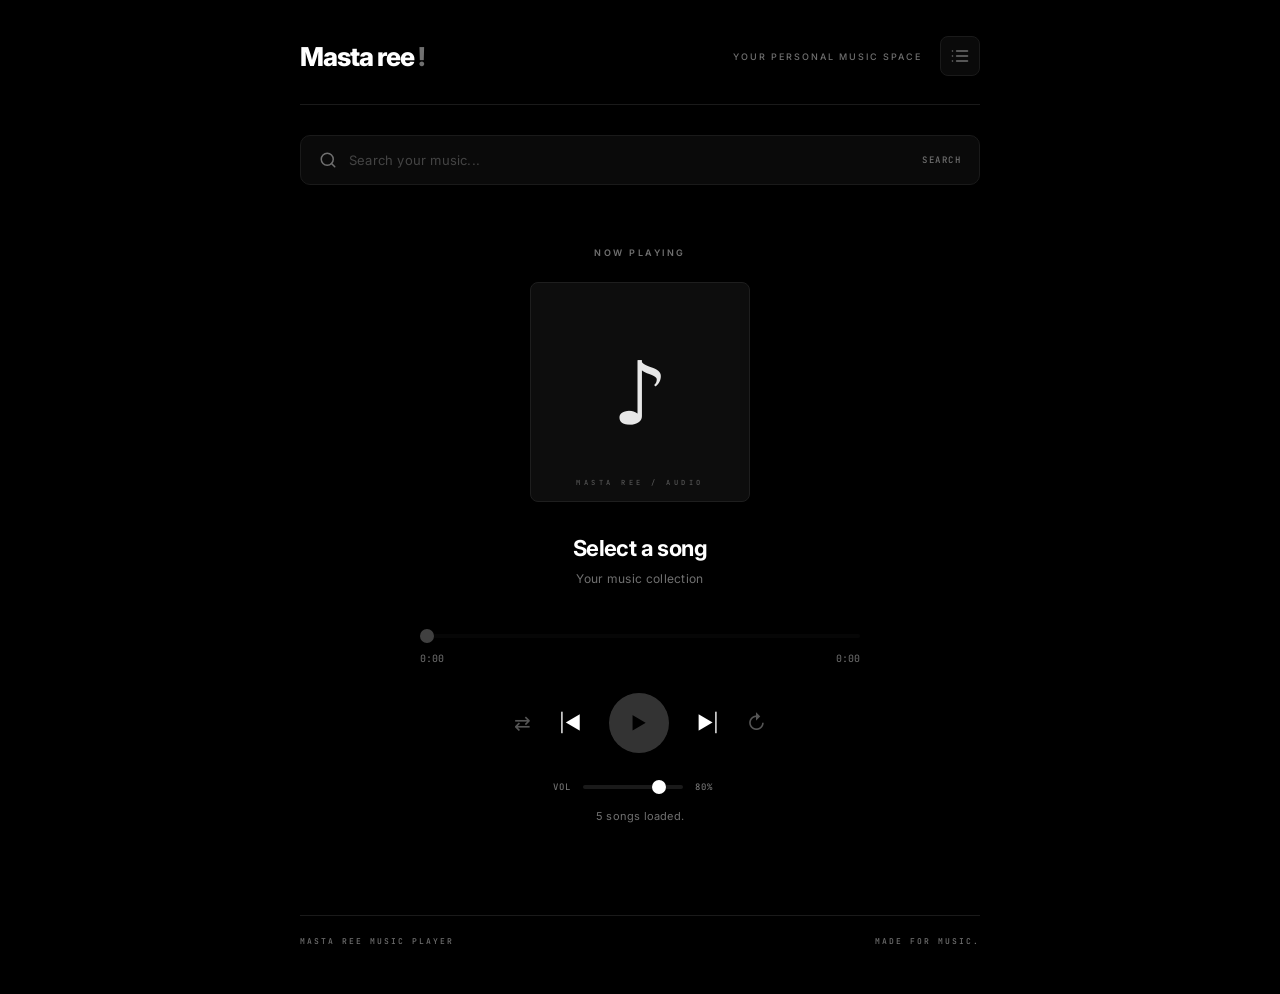
==== index.html @ 97e690a1 "Move files to repo root for Vercel deployment" ====
<!DOCTYPE html>
<html lang="en">
<head>
  <meta charset="UTF-8">
  <meta name="viewport" content="width=device-width, initial-scale=1.0">
  <meta name="theme-color" content="#000000">
  <meta name="description" content="Masta ree — your personal music player.">
  <title>Masta ree ! — Music Player</title>
  <link rel="preconnect" href="https://fonts.googleapis.com">
  <link rel="preconnect" href="https://fonts.gstatic.com" crossorigin>
  <link href="https://fonts.googleapis.com/css2?family=Inter:wght@400;500;600;700;800&family=JetBrains+Mono:wght@400;500&display=swap" rel="stylesheet">
  <link rel="stylesheet" href="style.css">
</head>
<body>
  <main class="app">
    <header class="header">
      <a href="#" class="logo" aria-label="Masta ree home">Masta ree<span> !</span></a>
      <div class="header-right">
        <span class="header-label">YOUR PERSONAL MUSIC SPACE</span>
        <button id="sidebarToggle" class="sidebar-toggle-btn" type="button" aria-label="Open playlist">
          <svg width="20" height="20" viewBox="0 0 24 24" fill="none" stroke="currentColor" stroke-width="2" stroke-linecap="round" stroke-linejoin="round">
            <line x1="8" y1="6" x2="21" y2="6"/><line x1="8" y1="12" x2="21" y2="12"/><line x1="8" y1="18" x2="21" y2="18"/>
            <line x1="3" y1="6" x2="3.01" y2="6"/><line x1="3" y1="12" x2="3.01" y2="12"/><line x1="3" y1="18" x2="3.01" y2="18"/>
          </svg>
        </button>
      </div>
    </header>

    <section class="search-section" aria-label="Search music">
      <label class="search-box">
        <svg class="search-icon" width="18" height="18" viewBox="0 0 24 24" fill="none" stroke="currentColor" stroke-width="2" stroke-linecap="round" stroke-linejoin="round"><circle cx="11" cy="11" r="8"/><line x1="21" y1="21" x2="16.65" y2="16.65"/></svg>
        <input id="searchInput" type="search" placeholder="Search your music..." autocomplete="off">
        <kbd class="search-shortcut">SEARCH</kbd>
      </label>
    </section>

    <section class="player-section" aria-label="Music player">
      <p class="eyebrow">NOW PLAYING</p>
      <div class="album-art" aria-hidden="true">
        <div class="album-symbol">♪</div>
        <div class="album-caption">MASTA REE / AUDIO</div>
      </div>

      <div class="song-info">
        <h1 id="songTitle">Select a song</h1>
        <p id="songArtist">Your music collection</p>
      </div>

      <div class="progress-section">
        <input id="progressBar" class="range" type="range" min="0" max="1000" value="0"
               aria-label="Seek through song" disabled>
        <div class="time-container">
          <span id="currentTime">0:00</span>
          <span id="duration">0:00</span>
        </div>
      </div>

      <div class="controls">
        <button id="shuffleBtn" class="secondary-btn" type="button" aria-label="Toggle shuffle" aria-pressed="false">⇄</button>
        <button id="prevBtn" class="control-btn" type="button" aria-label="Previous song">|◀</button>
        <button id="playBtn" class="play-btn" type="button" aria-label="Play" disabled>▶</button>
        <button id="nextBtn" class="control-btn" type="button" aria-label="Next song">▶|</button>
        <button id="repeatBtn" class="secondary-btn" type="button" aria-label="Toggle repeat" aria-pressed="false">↻</button>
      </div>

      <div class="volume-section">
        <span>VOL</span>
        <input id="volumeBar" class="range volume-range" type="range" min="0" max="1" step="0.01" value="0.8"
               aria-label="Volume">
        <span id="volumeValue">80%</span>
      </div>
      <p id="statusMessage" class="status-message" role="status" aria-live="polite"></p>
    </section>

    <footer>
      <span>MASTA REE MUSIC PLAYER</span>
      <span>MADE FOR MUSIC.</span>
    </footer>
  </main>

  <!-- Sidebar overlay -->
  <div id="sidebarOverlay" class="sidebar-overlay"></div>

  <!-- Sidebar playlist -->
  <aside id="sidebar" class="sidebar" aria-label="Playlist sidebar">
    <div class="sidebar-header">
      <div>
        <p class="eyebrow">YOUR COLLECTION</p>
        <h2>Playlist <span id="songCount">0</span></h2>
      </div>
      <button id="sidebarClose" class="sidebar-close-btn" type="button" aria-label="Close playlist">
        <svg width="20" height="20" viewBox="0 0 24 24" fill="none" stroke="currentColor" stroke-width="2" stroke-linecap="round" stroke-linejoin="round"><line x1="18" y1="6" x2="6" y2="18"/><line x1="6" y1="6" x2="18" y2="18"/></svg>
      </button>
    </div>
    <div id="playlist" class="playlist"></div>
  </aside>

  <audio id="audioPlayer" preload="metadata"></audio>
  <script src="songs.js"></script>
  <script src="script.js"></script>
</body>
</html>
---- style.css ----
* {
  box-sizing: border-box;
  margin: 0;
  padding: 0;
}

:root {
  color-scheme: dark;
  --bg: #000;
  --surface: #0a0a0a;
  --surface-hover: #111;
  --border: #1a1a1a;
  --white: #fff;
  --muted: #707070;
  --muted-light: #999;
  --radius: 10px;
  --transition: .2s ease;
  --sidebar-width: 380px;
}

html { scroll-behavior: smooth; }

body {
  min-height: 100vh;
  background: var(--bg);
  color: var(--white);
  font-family: 'Inter', ui-sans-serif, system-ui, -apple-system, BlinkMacSystemFont, "Segoe UI", sans-serif;
  -webkit-font-smoothing: antialiased;
  -moz-osx-font-smoothing: grayscale;
  overflow-x: hidden;
}

button, input { font: inherit; }
button { color: inherit; cursor: pointer; }

/* ── Layout ──────────────────────────────────────── */

.app {
  width: min(100% - 48px, 680px);
  margin: 0 auto;
  padding: 36px 0 48px;
}

/* ── Header ──────────────────────────────────────── */

.header {
  display: flex;
  align-items: center;
  justify-content: space-between;
  padding-bottom: 28px;
  border-bottom: 1px solid var(--border);
}

.logo {
  color: var(--white);
  text-decoration: none;
  font-size: 26px;
  font-weight: 800;
  letter-spacing: -1px;
  transition: opacity var(--transition);
}
.logo:hover { opacity: .8; }
.logo span { color: var(--muted); }

.header-right {
  display: flex;
  align-items: center;
  gap: 18px;
}

.header-label {
  color: var(--muted);
  font-size: 9px;
  font-weight: 500;
  letter-spacing: 2px;
}

/* ── Sidebar toggle button ───────────────────────── */

.sidebar-toggle-btn {
  display: grid;
  place-items: center;
  width: 40px;
  height: 40px;
  background: var(--surface);
  border: 1px solid var(--border);
  border-radius: 8px;
  color: var(--muted);
  transition: color var(--transition), border-color var(--transition), background var(--transition);
}
.sidebar-toggle-btn:hover {
  color: var(--white);
  border-color: #333;
  background: var(--surface-hover);
}
.sidebar-toggle-btn.active {
  color: var(--white);
  border-color: #333;
}

/* ── Eyebrow / Label shared ──────────────────────── */

.eyebrow {
  color: var(--muted);
  font-size: 9px;
  font-weight: 600;
  letter-spacing: 2.5px;
}

/* ── Search ──────────────────────────────────────── */

.search-section { margin: 30px 0; }

.search-box {
  height: 50px;
  display: flex;
  align-items: center;
  gap: 12px;
  padding: 0 18px;
  background: var(--surface);
  border: 1px solid var(--border);
  border-radius: var(--radius);
  transition: border-color var(--transition);
}
.search-box:focus-within {
  border-color: #333;
}

.search-icon { color: var(--muted); flex-shrink: 0; }

.search-box input {
  width: 100%;
  min-width: 0;
  color: var(--white);
  background: transparent;
  border: 0;
  outline: 0;
  font-size: 13px;
  font-weight: 400;
  letter-spacing: .2px;
}
.search-box input::placeholder { color: #444; }
.search-box input::-webkit-search-cancel-button { filter: invert(1); }

.search-shortcut {
  color: var(--muted);
  font-family: 'JetBrains Mono', monospace;
  font-size: 9px;
  font-weight: 500;
  letter-spacing: 1.5px;
  flex-shrink: 0;
}

/* ── Player ──────────────────────────────────────── */

.player-section {
  padding: 32px 0 40px;
  text-align: center;
}
.player-section > .eyebrow { margin-bottom: 24px; }

.album-art {
  position: relative;
  display: grid;
  place-items: center;
  width: 220px;
  aspect-ratio: 1;
  margin: 0 auto 32px;
  background: #0d0d0d;
  border: 1px solid #1e1e1e;
  border-radius: 8px;
  overflow: hidden;
}
.album-symbol {
  font-size: 88px;
  font-weight: 800;
  opacity: .9;
}
.album-caption {
  position: absolute;
  bottom: 14px;
  color: #555;
  font-family: 'JetBrains Mono', monospace;
  font-size: 7px;
  font-weight: 500;
  letter-spacing: 3.5px;
}

/* ── Song info ───────────────────────────────────── */

.song-info h1 {
  overflow: hidden;
  max-width: 100%;
  font-size: 22px;
  font-weight: 700;
  letter-spacing: -.6px;
  line-height: 1.3;
  text-overflow: ellipsis;
  white-space: nowrap;
}
.song-info p {
  margin-top: 8px;
  color: var(--muted);
  font-size: 12px;
  font-weight: 400;
  letter-spacing: .3px;
}

/* ── Progress ────────────────────────────────────── */

.progress-section {
  width: min(100%, 440px);
  margin: 36px auto 28px;
}

.range {
  -webkit-appearance: none;
  appearance: none;
  width: 100%;
  height: 4px;
  background: #1a1a1a;
  border-radius: 2px;
  outline: none;
  cursor: pointer;
}
.range::-webkit-slider-thumb {
  -webkit-appearance: none;
  width: 14px;
  height: 14px;
  border-radius: 50%;
  background: white;
  border: none;
  cursor: pointer;
  transition: transform var(--transition);
}
.range::-webkit-slider-thumb:hover {
  transform: scale(1.2);
}
.range::-moz-range-thumb {
  width: 14px;
  height: 14px;
  border-radius: 50%;
  background: white;
  border: none;
  cursor: pointer;
}
.range:disabled {
  cursor: not-allowed;
  opacity: .25;
}
.range:disabled::-webkit-slider-thumb { cursor: not-allowed; }

.time-container {
  display: flex;
  justify-content: space-between;
  margin-top: 10px;
  color: var(--muted);
  font-family: 'JetBrains Mono', monospace;
  font-size: 10px;
  font-weight: 400;
  font-variant-numeric: tabular-nums;
}

/* ── Controls ────────────────────────────────────── */

.controls {
  display: flex;
  align-items: center;
  justify-content: center;
  gap: 28px;
}

.controls button {
  display: grid;
  place-items: center;
  padding: 0;
  background: transparent;
  border: 0;
  transition: opacity var(--transition), transform var(--transition);
}
.controls button:hover:not(:disabled) {
  opacity: .8;
}
.controls button:active:not(:disabled) {
  transform: scale(.92);
}
.controls button:disabled {
  opacity: .2;
  cursor: not-allowed;
}

.secondary-btn {
  color: #555;
  font-size: 20px;
}
.secondary-btn.active { color: white; }

.control-btn {
  color: white;
  font-size: 18px;
}

.play-btn {
  width: 60px;
  height: 60px;
  border-radius: 50% !important;
  background: white !important;
  color: black !important;
  font-size: 17px;
  transition: transform var(--transition), box-shadow var(--transition);
}
.play-btn:not(:disabled):hover {
  transform: scale(1.08);
  box-shadow: 0 0 32px rgba(255,255,255,.08);
}

/* ── Volume ───────────────────────────────────────── */

.volume-section {
  display: flex;
  align-items: center;
  justify-content: center;
  gap: 12px;
  margin-top: 28px;
  color: var(--muted);
  font-family: 'JetBrains Mono', monospace;
  font-size: 9px;
  font-weight: 500;
  letter-spacing: 1px;
}
.volume-range { width: 100px; }
#volumeValue { width: 32px; text-align: left; }

/* ── Status ───────────────────────────────────────── */

.status-message {
  min-height: 18px;
  margin-top: 16px;
  color: var(--muted);
  font-size: 11px;
  font-weight: 400;
  letter-spacing: .2px;
}

/* ── Sidebar Overlay ──────────────────────────────── */

.sidebar-overlay {
  position: fixed;
  inset: 0;
  background: rgba(0, 0, 0, .6);
  opacity: 0;
  visibility: hidden;
  transition: opacity .3s ease, visibility .3s ease;
  z-index: 90;
}
.sidebar-overlay.open {
  opacity: 1;
  visibility: visible;
}

/* ── Sidebar ──────────────────────────────────────── */

.sidebar {
  position: fixed;
  top: 0;
  right: 0;
  width: var(--sidebar-width);
  max-width: 90vw;
  height: 100vh;
  background: #080808;
  border-left: 1px solid var(--border);
  transform: translateX(100%);
  transition: transform .3s cubic-bezier(.4, 0, .2, 1);
  z-index: 100;
  display: flex;
  flex-direction: column;
  overflow: hidden;
}
.sidebar.open {
  transform: translateX(0);
}

.sidebar-header {
  display: flex;
  align-items: center;
  justify-content: space-between;
  padding: 28px 24px 20px;
  border-bottom: 1px solid var(--border);
  flex-shrink: 0;
}
.sidebar-header .eyebrow { margin-bottom: 8px; }
.sidebar-header h2 {
  font-size: 20px;
  font-weight: 700;
  letter-spacing: -.4px;
}
.sidebar-header h2 span {
  margin-left: 6px;
  color: var(--muted);
  font-size: 12px;
  font-weight: 400;
}

.sidebar-close-btn {
  display: grid;
  place-items: center;
  width: 36px;
  height: 36px;
  background: transparent;
  border: 1px solid var(--border);
  border-radius: 8px;
  color: var(--muted);
  transition: color var(--transition), border-color var(--transition);
}
.sidebar-close-btn:hover {
  color: var(--white);
  border-color: #333;
}

/* ── Sidebar Playlist ─────────────────────────────── */

.sidebar .playlist {
  flex: 1;
  overflow-y: auto;
  padding: 8px 12px 24px;
}

/* Scrollbar styling */
.sidebar .playlist::-webkit-scrollbar {
  width: 4px;
}
.sidebar .playlist::-webkit-scrollbar-track {
  background: transparent;
}
.sidebar .playlist::-webkit-scrollbar-thumb {
  background: #222;
  border-radius: 2px;
}
.sidebar .playlist::-webkit-scrollbar-thumb:hover {
  background: #333;
}

/* ── Playlist Items ───────────────────────────────── */

.playlist {
  display: flex;
  flex-direction: column;
}

.song-item {
  display: flex;
  align-items: center;
  gap: 16px;
  min-width: 0;
  padding: 14px 14px;
  border-radius: 8px;
  cursor: pointer;
  transition: background var(--transition);
}
.song-item:hover { background: var(--surface-hover); }
.song-item.active {
  background: var(--surface-hover);
}

.song-number {
  width: 22px;
  color: #444;
  font-family: 'JetBrains Mono', monospace;
  font-size: 11px;
  font-weight: 500;
  flex-shrink: 0;
}
.song-item.active .song-number { color: white; }

.song-details {
  flex: 1;
  min-width: 0;
}
.song-details h3 {
  overflow: hidden;
  font-size: 13px;
  font-weight: 500;
  letter-spacing: -.1px;
  line-height: 1.4;
  text-overflow: ellipsis;
  white-space: nowrap;
}
.song-details p {
  margin-top: 4px;
  color: var(--muted);
  font-size: 11px;
  font-weight: 400;
}

.playing-indicator {
  color: white;
  font-size: 14px;
  flex-shrink: 0;
}

.empty-message {
  padding: 36px 10px;
  color: var(--muted);
  text-align: center;
  font-size: 13px;
  font-weight: 400;
}

/* ── Footer ───────────────────────────────────────── */

footer {
  display: flex;
  justify-content: space-between;
  gap: 12px;
  margin-top: 48px;
  padding-top: 20px;
  border-top: 1px solid var(--border);
  color: var(--muted);
  font-family: 'JetBrains Mono', monospace;
  font-size: 8px;
  font-weight: 500;
  letter-spacing: 2px;
}

/* ── Responsive ───────────────────────────────────── */

@media (max-width: 500px) {
  .app { width: calc(100% - 36px); padding-top: 24px; }
  .header-label { display: none; }
  .album-art { width: min(200px, 60vw); }
  .album-symbol { font-size: 72px; }
  .controls { gap: clamp(16px, 5vw, 24px); }
  .play-btn { width: 54px; height: 54px; }
  .song-info h1 { font-size: 19px; }
}

@media (prefers-reduced-motion: reduce) {
  *, *::before, *::after {
    scroll-behavior: auto !important;
    transition: none !important;
  }
}
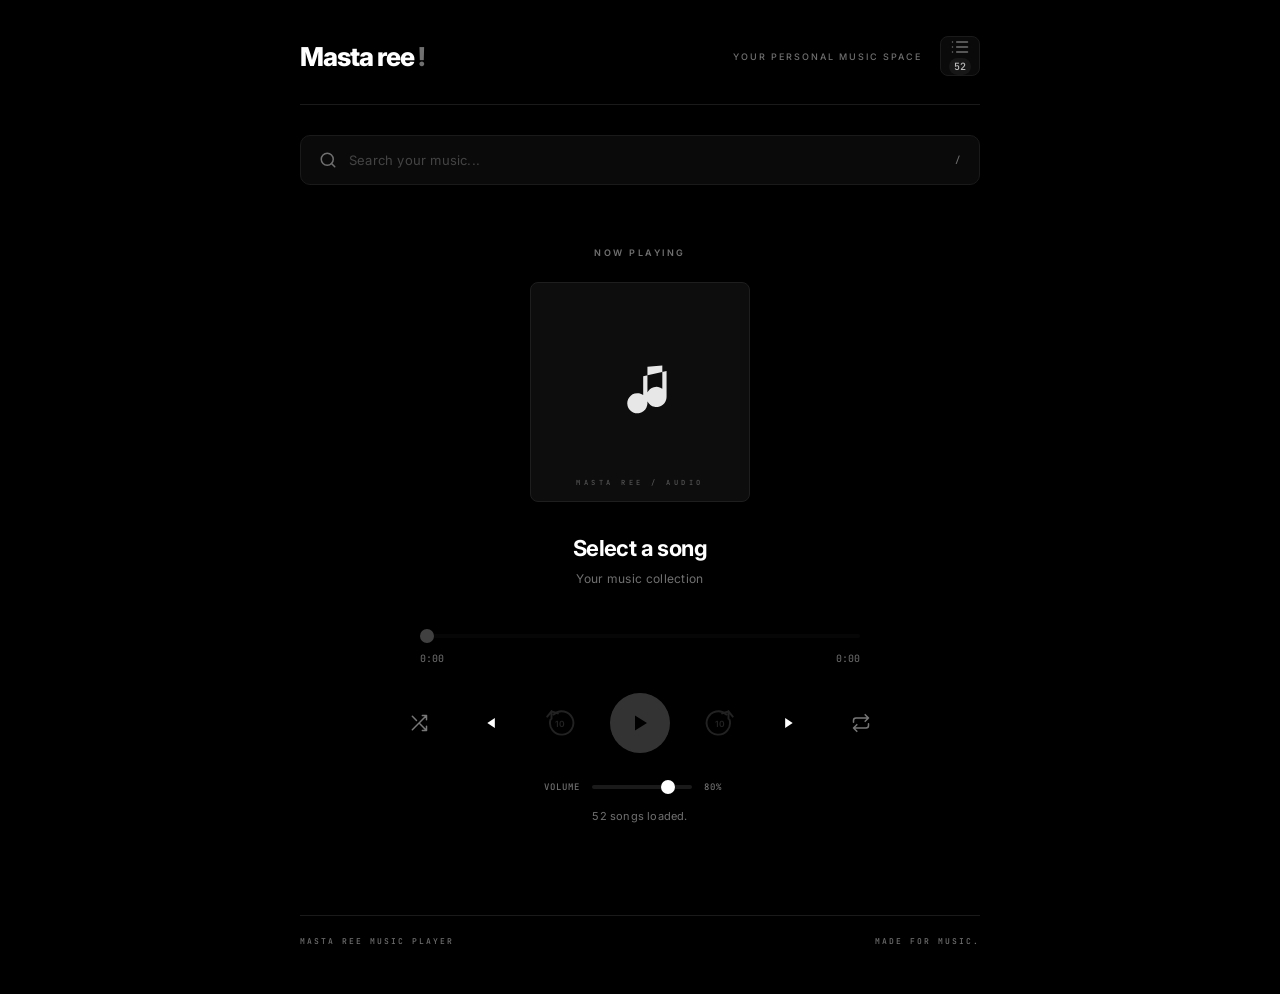
==== commit 0d01df56: "Improve music player mobile experience" ====
--- a/index.html
+++ b/index.html
@@ -17,11 +17,12 @@
       <a href="#" class="logo" aria-label="Masta ree home">Masta ree<span> !</span></a>
       <div class="header-right">
         <span class="header-label">YOUR PERSONAL MUSIC SPACE</span>
-        <button id="sidebarToggle" class="sidebar-toggle-btn" type="button" aria-label="Open playlist">
+        <button id="sidebarToggle" class="sidebar-toggle-btn" type="button" aria-label="Open playlist" aria-expanded="false" aria-controls="sidebar">
           <svg width="20" height="20" viewBox="0 0 24 24" fill="none" stroke="currentColor" stroke-width="2" stroke-linecap="round" stroke-linejoin="round">
             <line x1="8" y1="6" x2="21" y2="6"/><line x1="8" y1="12" x2="21" y2="12"/><line x1="8" y1="18" x2="21" y2="18"/>
             <line x1="3" y1="6" x2="3.01" y2="6"/><line x1="3" y1="12" x2="3.01" y2="12"/><line x1="3" y1="18" x2="3.01" y2="18"/>
           </svg>
+          <span id="headerSongCount" class="playlist-count" aria-hidden="true">0</span>
         </button>
       </div>
     </header>
@@ -29,15 +30,15 @@
     <section class="search-section" aria-label="Search music">
       <label class="search-box">
         <svg class="search-icon" width="18" height="18" viewBox="0 0 24 24" fill="none" stroke="currentColor" stroke-width="2" stroke-linecap="round" stroke-linejoin="round"><circle cx="11" cy="11" r="8"/><line x1="21" y1="21" x2="16.65" y2="16.65"/></svg>
-        <input id="searchInput" type="search" placeholder="Search your music..." autocomplete="off">
-        <kbd class="search-shortcut">SEARCH</kbd>
+        <input id="searchInput" type="search" placeholder="Search your music..." autocomplete="off" aria-keyshortcuts="/">
+        <kbd class="search-shortcut">/</kbd>
       </label>
     </section>
 
     <section class="player-section" aria-label="Music player">
       <p class="eyebrow">NOW PLAYING</p>
       <div class="album-art" aria-hidden="true">
-        <div class="album-symbol">♪</div>
+        <div class="album-symbol" aria-hidden="true"><svg viewBox="0 0 64 64"><path d="M39 10v34.5a9.5 9.5 0 1 1-4-7.75V19l22-5v24.5a9.5 9.5 0 1 1-4-7.75V9l-14 1Z" fill="currentColor"/></svg></div>
         <div class="album-caption">MASTA REE / AUDIO</div>
       </div>
 
@@ -56,15 +57,17 @@
       </div>
 
       <div class="controls">
-        <button id="shuffleBtn" class="secondary-btn" type="button" aria-label="Toggle shuffle" aria-pressed="false">⇄</button>
-        <button id="prevBtn" class="control-btn" type="button" aria-label="Previous song">|◀</button>
-        <button id="playBtn" class="play-btn" type="button" aria-label="Play" disabled>▶</button>
-        <button id="nextBtn" class="control-btn" type="button" aria-label="Next song">▶|</button>
-        <button id="repeatBtn" class="secondary-btn" type="button" aria-label="Toggle repeat" aria-pressed="false">↻</button>
+        <button id="shuffleBtn" class="secondary-btn icon-btn" type="button" aria-label="Shuffle off" aria-pressed="false"><svg viewBox="0 0 24 24" aria-hidden="true"><path d="M16 3h5v5M4 20 21 3M21 16v5h-5M4 4l5 5m4 4 8 8"/></svg></button>
+        <button id="prevBtn" class="control-btn icon-btn" type="button" aria-label="Previous song"><svg viewBox="0 0 24 24" aria-hidden="true"><path d="M6 5v14M19 6l-9 6 9 6V6Z" fill="currentColor" stroke="none"/></svg></button>
+        <button id="seekBackBtn" class="seek-btn" type="button" aria-label="Back 10 seconds" title="Back 10 seconds" disabled><svg viewBox="0 0 32 32" aria-hidden="true"><path d="M8 12V5m0 0 6 2M8 5l-4 5M7 13a11 11 0 1 0 3-5"/><text x="16" y="20">10</text></svg></button>
+        <button id="playBtn" class="play-btn" type="button" aria-label="Play" disabled></button>
+        <button id="seekForwardBtn" class="seek-btn" type="button" aria-label="Forward 10 seconds" title="Forward 10 seconds" disabled><svg viewBox="0 0 32 32" aria-hidden="true"><path d="M24 12V5m0 0-6 2m6-2 4 5m-3 3a11 11 0 1 1-3-5"/><text x="16" y="20">10</text></svg></button>
+        <button id="nextBtn" class="control-btn icon-btn" type="button" aria-label="Next song"><svg viewBox="0 0 24 24" aria-hidden="true"><path d="M18 5v14M5 6l9 6-9 6V6Z" fill="currentColor" stroke="none"/></svg></button>
+        <button id="repeatBtn" class="secondary-btn icon-btn" type="button" aria-label="Repeat off" aria-pressed="false"><svg viewBox="0 0 24 24" aria-hidden="true"><path d="m17 2 4 4-4 4M3 11V9a3 3 0 0 1 3-3h15M7 22l-4-4 4-4m14-1v2a3 3 0 0 1-3 3H3"/></svg><span class="repeat-one-mark" aria-hidden="true">1</span></button>
       </div>
 
       <div class="volume-section">
-        <span>VOL</span>
+        <span>VOLUME</span>
         <input id="volumeBar" class="range volume-range" type="range" min="0" max="1" step="0.01" value="0.8"
                aria-label="Volume">
         <span id="volumeValue">80%</span>
@@ -82,11 +85,11 @@
   <div id="sidebarOverlay" class="sidebar-overlay"></div>
 
   <!-- Sidebar playlist -->
-  <aside id="sidebar" class="sidebar" aria-label="Playlist sidebar">
+  <aside id="sidebar" class="sidebar" role="dialog" aria-modal="true" aria-labelledby="playlistTitle" inert>
     <div class="sidebar-header">
       <div>
         <p class="eyebrow">YOUR COLLECTION</p>
-        <h2>Playlist <span id="songCount">0</span></h2>
+        <h2 id="playlistTitle">Your songs <span id="songCount">0</span></h2>
       </div>
       <button id="sidebarClose" class="sidebar-close-btn" type="button" aria-label="Close playlist">
         <svg width="20" height="20" viewBox="0 0 24 24" fill="none" stroke="currentColor" stroke-width="2" stroke-linecap="round" stroke-linejoin="round"><line x1="18" y1="6" x2="6" y2="18"/><line x1="6" y1="6" x2="18" y2="18"/></svg>
--- a/style.css
+++ b/style.css
@@ -451,8 +451,14 @@
   display: flex;
   align-items: center;
   gap: 16px;
+  width: 100%;
   min-width: 0;
   padding: 14px 14px;
+  color: inherit;
+  text-align: left;
+  font: inherit;
+  background: transparent;
+  border: 0;
   border-radius: 8px;
   cursor: pointer;
   transition: background var(--transition);
@@ -540,3 +546,145 @@
     transition: none !important;
   }
 }
+
+/* Clear focus and larger touch targets */
+:focus-visible {
+  outline: 2px solid #d8d8d8;
+  outline-offset: 3px;
+}
+
+.icon-btn svg,
+.sidebar-toggle-btn svg,
+.sidebar-close-btn svg {
+  width: 20px;
+  height: 20px;
+  fill: none;
+  stroke: currentColor;
+  stroke-width: 1.8;
+  stroke-linecap: round;
+  stroke-linejoin: round;
+}
+
+.album-symbol svg { width: 68px; height: 68px; }
+.controls .icon-btn { position: relative; width: 42px; height: 44px; }
+.controls .secondary-btn { color: #777; }
+.controls .secondary-btn.active { color: #fff; }
+.repeat-one-mark {
+  display: none;
+  position: absolute;
+  top: 7px;
+  right: 4px;
+  font-size: 9px;
+  font-weight: 700;
+}
+.repeat-one .repeat-one-mark { display: block; }
+.seek-btn {
+  display: grid;
+  place-items: center;
+  width: 44px;
+  height: 44px;
+  padding: 0;
+  color: #aaa;
+  background: transparent;
+  border: 0;
+  border-radius: 50%;
+  transition: color var(--transition), background var(--transition), transform var(--transition);
+}
+.seek-btn svg { width: 34px; height: 34px; fill: none; stroke: currentColor; stroke-width: 1.8; stroke-linecap: round; stroke-linejoin: round; }
+.seek-btn svg text { fill: currentColor; stroke: none; font: 600 8px Inter, sans-serif; text-anchor: middle; }
+.seek-btn:hover:not(:disabled) { color: #fff; background: #151515; }
+.seek-btn:active:not(:disabled) { transform: scale(.92); }
+.seek-btn:disabled { opacity: .3; cursor: not-allowed; }
+.play-btn svg { width: 24px; height: 24px; }
+.playlist-count {
+  min-width: 20px;
+  padding: 2px 5px;
+  color: #bbb;
+  background: #171717;
+  border-radius: 999px;
+  font: 500 10px 'JetBrains Mono', monospace;
+}
+
+@media (max-width: 700px) {
+  html, body { width: 100%; height: 100%; overflow: hidden; }
+  body { min-height: 100svh; }
+  .app {
+    display: grid;
+    grid-template-rows: auto auto minmax(0, 1fr);
+    gap: 12px;
+    width: min(100% - 28px, 560px);
+    height: 100svh;
+    min-height: 0;
+    padding: max(10px, env(safe-area-inset-top)) 0 max(10px, env(safe-area-inset-bottom));
+    overflow: hidden;
+  }
+  .header { padding-bottom: 10px; }
+  .logo { font-size: 22px; }
+  .header-right { gap: 8px; }
+  .sidebar-toggle-btn { display: flex; align-items: center; justify-content: center; gap: 7px; width: auto; min-width: 54px; height: 44px; padding: 0 10px; }
+  .search-section { margin: 0; }
+  .search-box { height: 44px; padding: 0 13px; }
+  .search-shortcut { display: none; }
+  .player-section {
+    display: flex;
+    flex-direction: column;
+    align-items: stretch;
+    justify-content: space-evenly;
+    gap: 5px;
+    min-height: 0;
+    padding: 0 0 2px;
+  }
+  .player-section > .eyebrow { margin: 0; text-align: center; }
+  .album-art { width: clamp(100px, 22svh, 158px); max-height: 22svh; margin: 0 auto; flex: 0 1 auto; }
+  .album-symbol { font-size: 0; }
+  .album-symbol svg { width: clamp(42px, 10svh, 64px); height: auto; }
+  .album-caption { bottom: 9px; font-size: 6px; }
+  .song-info { width: 100%; min-width: 0; }
+  .song-info h1 { display: -webkit-box; overflow: hidden; white-space: normal; -webkit-box-orient: vertical; -webkit-line-clamp: 2; font-size: clamp(17px, 4.8vw, 21px); }
+  .song-info p { margin-top: 4px; }
+  .progress-section { width: 100%; margin: 2px auto; }
+  .range { height: 6px; }
+  .range::-webkit-slider-thumb { width: 16px; height: 16px; }
+  .time-container { margin-top: 8px; font-size: 11px; }
+  .controls { width: 100%; justify-content: space-between; gap: 0; }
+  .controls .icon-btn { width: 36px; min-width: 36px; height: 44px; }
+  .controls .icon-btn svg { width: 19px; height: 19px; }
+  .play-btn { width: 54px; min-width: 54px; height: 54px; }
+  .seek-btn { width: 40px; min-width: 40px; height: 44px; }
+  .seek-btn svg { width: 32px; height: 32px; }
+  .volume-section { margin-top: 0; gap: 10px; }
+  .volume-range { width: min(38vw, 150px); height: 6px; }
+  .status-message { min-height: 14px; margin-top: 0; font-size: 10px; }
+  footer { display: none; }
+  .sidebar {
+    top: auto;
+    right: 0;
+    bottom: 0;
+    left: 0;
+    width: 100%;
+    max-width: none;
+    height: 100dvh;
+    max-height: 100dvh;
+    border: 0;
+    border-top: 1px solid #292929;
+    border-radius: 18px 18px 0 0;
+    transform: translateY(100%);
+    padding-bottom: env(safe-area-inset-bottom);
+  }
+  .sidebar.open { transform: translateY(0); }
+  .sidebar-header { padding: max(20px, env(safe-area-inset-top)) 20px 16px; }
+  .sidebar .playlist { overscroll-behavior: contain; padding: 8px 12px 20px; }
+  .song-item { min-height: 58px; padding: 10px 12px; }
+  .sidebar-close-btn { width: 44px; height: 44px; }
+}
+
+@media (max-width: 700px) and (max-height: 640px) {
+  .app { gap: 8px; padding-top: max(7px, env(safe-area-inset-top)); padding-bottom: max(7px, env(safe-area-inset-bottom)); }
+  .album-art { width: clamp(78px, 17svh, 112px); max-height: 17svh; }
+  .player-section { gap: 2px; }
+  .play-btn { width: 48px; min-width: 48px; height: 48px; }
+}
+
+@media (prefers-reduced-motion: reduce) {
+  *, *::before, *::after { scroll-behavior: auto !important; transition: none !important; }
+}
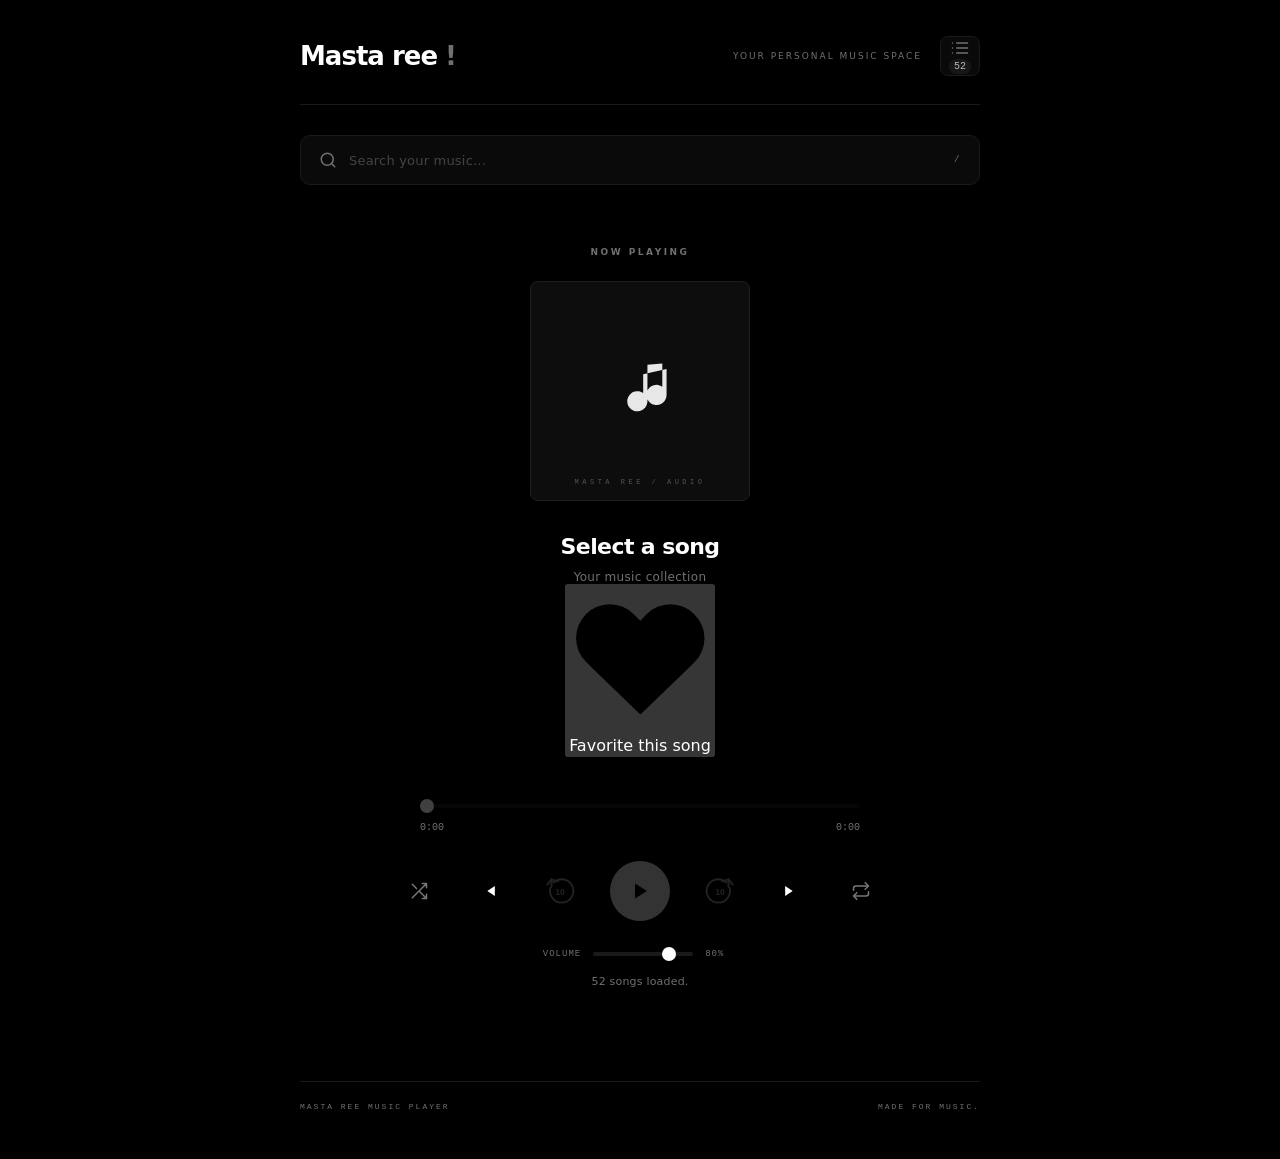
==== commit cf841997: "Improve music player performance" ====
--- a/index.html
+++ b/index.html
@@ -6,9 +6,6 @@
   <meta name="theme-color" content="#000000">
   <meta name="description" content="Masta ree — your personal music player.">
   <title>Masta ree ! — Music Player</title>
-  <link rel="preconnect" href="https://fonts.googleapis.com">
-  <link rel="preconnect" href="https://fonts.gstatic.com" crossorigin>
-  <link href="https://fonts.googleapis.com/css2?family=Inter:wght@400;500;600;700;800&family=JetBrains+Mono:wght@400;500&display=swap" rel="stylesheet">
   <link rel="stylesheet" href="style.css">
 </head>
 <body>
@@ -42,9 +39,15 @@
         <div class="album-caption">MASTA REE / AUDIO</div>
       </div>
 
-      <div class="song-info">
-        <h1 id="songTitle">Select a song</h1>
-        <p id="songArtist">Your music collection</p>
+      <div class="song-summary">
+        <div class="song-info">
+          <h1 id="songTitle">Select a song</h1>
+          <p id="songArtist">Your music collection</p>
+        </div>
+        <button id="currentFavoriteBtn" class="favorite-current-btn" type="button" aria-label="Add current song to favorites" aria-pressed="false" disabled>
+          <svg viewBox="0 0 24 24" aria-hidden="true"><path d="M20.8 4.6a5.5 5.5 0 0 0-7.8 0L12 5.7l-1.1-1.1a5.5 5.5 0 0 0-7.8 7.8l1.1 1.1L12 21l7.8-7.5 1.1-1.1a5.5 5.5 0 0 0-.1-7.8Z"/></svg>
+          <span class="visually-hidden">Favorite this song</span>
+        </button>
       </div>
 
       <div class="progress-section">
@@ -95,10 +98,14 @@
         <svg width="20" height="20" viewBox="0 0 24 24" fill="none" stroke="currentColor" stroke-width="2" stroke-linecap="round" stroke-linejoin="round"><line x1="18" y1="6" x2="6" y2="18"/><line x1="6" y1="6" x2="18" y2="18"/></svg>
       </button>
     </div>
-    <div id="playlist" class="playlist"></div>
+    <div class="playlist-filters" role="group" aria-label="Filter playlist">
+      <button id="allSongsFilter" class="playlist-filter active" type="button" aria-pressed="true">All <span id="allSongCount">0</span></button>
+      <button id="favoritesFilter" class="playlist-filter" type="button" aria-pressed="false">Favorites <span id="favoriteCount">0</span></button>
+    </div>
+    <div id="playlist" class="playlist" aria-live="polite"></div>
   </aside>
 
-  <audio id="audioPlayer" preload="metadata"></audio>
+  <audio id="audioPlayer" preload="none"></audio>
   <script src="songs.js"></script>
   <script src="script.js"></script>
 </body>
--- a/style.css
+++ b/style.css
@@ -657,25 +657,26 @@
   .status-message { min-height: 14px; margin-top: 0; font-size: 10px; }
   footer { display: none; }
   .sidebar {
-    top: auto;
+    top: 0;
     right: 0;
     bottom: 0;
-    left: 0;
-    width: 100%;
-    max-width: none;
+    left: auto;
+    width: min(100%, 420px);
+    max-width: 100%;
     height: 100dvh;
     max-height: 100dvh;
     border: 0;
-    border-top: 1px solid #292929;
-    border-radius: 18px 18px 0 0;
-    transform: translateY(100%);
+    border-left: 1px solid #292929;
+    border-radius: 0;
+    transform: translateX(100%);
     padding-bottom: env(safe-area-inset-bottom);
   }
-  .sidebar.open { transform: translateY(0); }
+  .sidebar.open { transform: translateX(0); }
   .sidebar-header { padding: max(20px, env(safe-area-inset-top)) 20px 16px; }
   .sidebar .playlist { overscroll-behavior: contain; padding: 8px 12px 20px; }
   .song-item { min-height: 58px; padding: 10px 12px; }
   .sidebar-close-btn { width: 44px; height: 44px; }
+  .app, .sidebar { touch-action: pan-y; }
 }
 
 @media (max-width: 700px) and (max-height: 640px) {
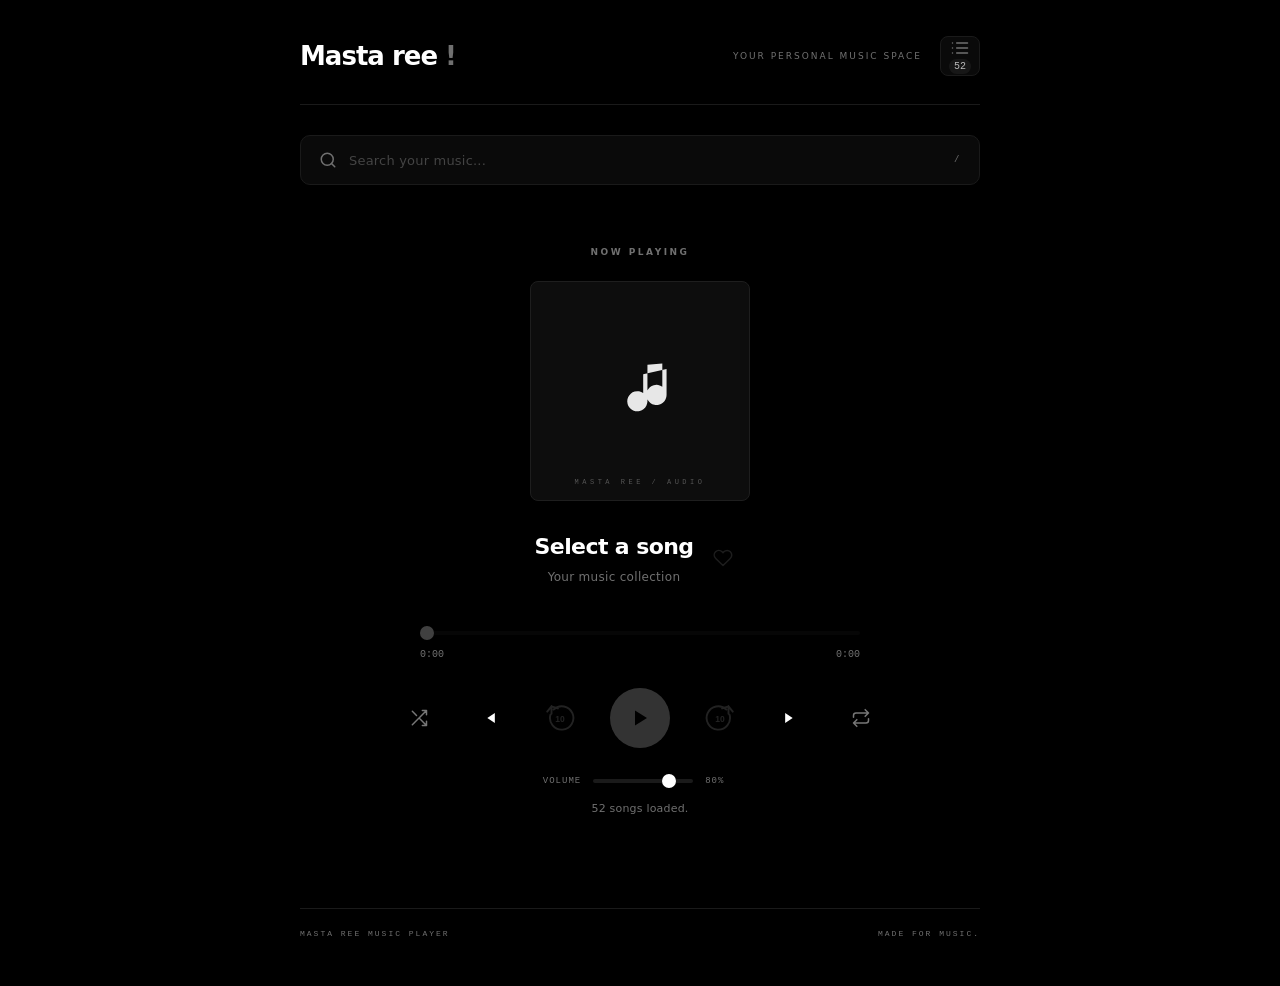
==== commit 2bb64913: "Add device song library" ====
--- a/index.html
+++ b/index.html
@@ -102,6 +102,14 @@
       <button id="allSongsFilter" class="playlist-filter active" type="button" aria-pressed="true">All <span id="allSongCount">0</span></button>
       <button id="favoritesFilter" class="playlist-filter" type="button" aria-pressed="false">Favorites <span id="favoriteCount">0</span></button>
     </div>
+    <div class="device-library-actions">
+      <button id="addDeviceSongsBtn" class="add-device-songs-btn" type="button">
+        <svg viewBox="0 0 24 24" aria-hidden="true"><path d="M12 5v14M5 12h14"/></svg>
+        Add from device
+      </button>
+      <input id="deviceSongInput" class="visually-hidden" type="file" accept="audio/*,.mp3,.wav,.ogg,.m4a,.aac,.flac" multiple>
+      <span>Saved on this device</span>
+    </div>
     <div id="playlist" class="playlist" aria-live="polite"></div>
   </aside>
 
--- a/style.css
+++ b/style.css
@@ -450,10 +450,26 @@
 .song-item {
   display: flex;
   align-items: center;
-  gap: 16px;
+  gap: 4px;
   width: 100%;
   min-width: 0;
-  padding: 14px 14px;
+  padding: 2px 4px 2px 0;
+  color: inherit;
+  background: transparent;
+  border: 0;
+  border-radius: 8px;
+  transition: background var(--transition);
+}
+.song-item:hover { background: var(--surface-hover); }
+.song-item.active { background: var(--surface-hover); }
+
+.song-select {
+  display: flex;
+  align-items: center;
+  flex: 1;
+  gap: 16px;
+  min-width: 0;
+  padding: 12px 10px;
   color: inherit;
   text-align: left;
   font: inherit;
@@ -461,12 +477,9 @@
   border: 0;
   border-radius: 8px;
   cursor: pointer;
-  transition: background var(--transition);
-}
-.song-item:hover { background: var(--surface-hover); }
-.song-item.active {
-  background: var(--surface-hover);
-}
+}
+.song-select:hover { background: #151515; }
+.song-select:focus-visible { outline-offset: -2px; }
 
 .song-number {
   width: 22px;
@@ -511,6 +524,127 @@
   font-size: 13px;
   font-weight: 400;
 }
+
+.playlist-filters {
+  display: flex;
+  gap: 8px;
+  flex: 0 0 auto;
+  padding: 12px 16px 8px;
+}
+.device-library-actions {
+  display: flex;
+  align-items: center;
+  justify-content: space-between;
+  gap: 10px;
+  flex: 0 0 auto;
+  padding: 8px 16px 10px;
+  border-bottom: 1px solid var(--border);
+}
+.device-library-actions > span {
+  color: #707070;
+  font-size: 10px;
+}
+.add-device-songs-btn {
+  display: inline-flex;
+  align-items: center;
+  justify-content: center;
+  gap: 8px;
+  min-height: 40px;
+  padding: 0 13px;
+  color: #fff;
+  background: #171717;
+  border: 1px solid #333;
+  border-radius: 9px;
+  font-size: 12px;
+  font-weight: 600;
+  transition: background var(--transition), border-color var(--transition);
+}
+.add-device-songs-btn:hover { background: #222; border-color: #555; }
+.add-device-songs-btn svg {
+  width: 17px;
+  height: 17px;
+  fill: none;
+  stroke: currentColor;
+  stroke-width: 1.8;
+  stroke-linecap: round;
+}
+.playlist-filter {
+  display: inline-flex;
+  align-items: center;
+  justify-content: center;
+  gap: 8px;
+  min-height: 38px;
+  padding: 0 14px;
+  color: #999;
+  background: #101010;
+  border: 1px solid #242424;
+  border-radius: 999px;
+  font-size: 12px;
+  font-weight: 500;
+  transition: color var(--transition), background var(--transition), border-color var(--transition);
+}
+.playlist-filter span {
+  min-width: 18px;
+  color: #777;
+  font: 10px 'JetBrains Mono', monospace;
+}
+.playlist-filter.active { color: #fff; background: #1b1b1b; border-color: #444; }
+.playlist-filter.active span { color: #ddd; }
+
+.song-favorite-btn,
+.favorite-current-btn,
+.song-remove-btn {
+  display: grid;
+  place-items: center;
+  flex: 0 0 auto;
+  width: 44px;
+  height: 44px;
+  padding: 0;
+  color: #737373;
+  background: transparent;
+  border: 0;
+  border-radius: 50%;
+  transition: color var(--transition), background var(--transition), transform var(--transition);
+}
+.song-favorite-btn svg,
+.favorite-current-btn svg,
+.song-remove-btn svg {
+  width: 20px;
+  height: 20px;
+  fill: none;
+  stroke: currentColor;
+  stroke-width: 1.8;
+  stroke-linecap: round;
+  stroke-linejoin: round;
+  transition: fill var(--transition), transform var(--transition);
+}
+.song-favorite-btn:hover,
+.favorite-current-btn:hover:not(:disabled) { color: #ff6b93; background: #211219; }
+.song-remove-btn { color: #626262; }
+.song-remove-btn:hover { color: #ff7878; background: #221515; }
+.song-favorite-btn.is-favorite,
+.favorite-current-btn.is-favorite { color: #ff5d8f; }
+.song-favorite-btn.is-favorite svg,
+.favorite-current-btn.is-favorite svg { fill: currentColor; }
+.song-favorite-btn:active,
+.favorite-current-btn:active:not(:disabled),
+.song-remove-btn:active { transform: scale(.9); }
+.favorite-current-btn:disabled { opacity: .25; cursor: not-allowed; }
+.song-favorite-btn { margin-right: 4px; }
+.song-remove-btn { margin-right: 4px; }
+.visually-hidden {
+  position: absolute;
+  width: 1px;
+  height: 1px;
+  padding: 0;
+  margin: -1px;
+  overflow: hidden;
+  clip: rect(0, 0, 0, 0);
+  white-space: nowrap;
+  border: 0;
+}
+.song-summary { display: flex; align-items: center; justify-content: center; gap: 8px; max-width: 100%; }
+.song-info { min-width: 0; }
 
 /* ── Footer ───────────────────────────────────────── */
 
@@ -686,6 +820,16 @@
   .play-btn { width: 48px; min-width: 48px; height: 48px; }
 }
 
+@media (max-width: 700px) {
+  .song-summary { width: 100%; justify-content: space-between; gap: 6px; }
+  .song-info { flex: 1; width: auto; text-align: left; }
+  .song-info h1, .song-info p { text-align: left; }
+  .favorite-current-btn { width: 42px; height: 42px; }
+  .playlist-filters { padding: 10px 16px 6px; }
+  .song-item { padding: 4px 6px; }
+  .song-select { gap: 12px; padding: 10px 8px; }
+}
+
 @media (prefers-reduced-motion: reduce) {
   *, *::before, *::after { scroll-behavior: auto !important; transition: none !important; }
 }
